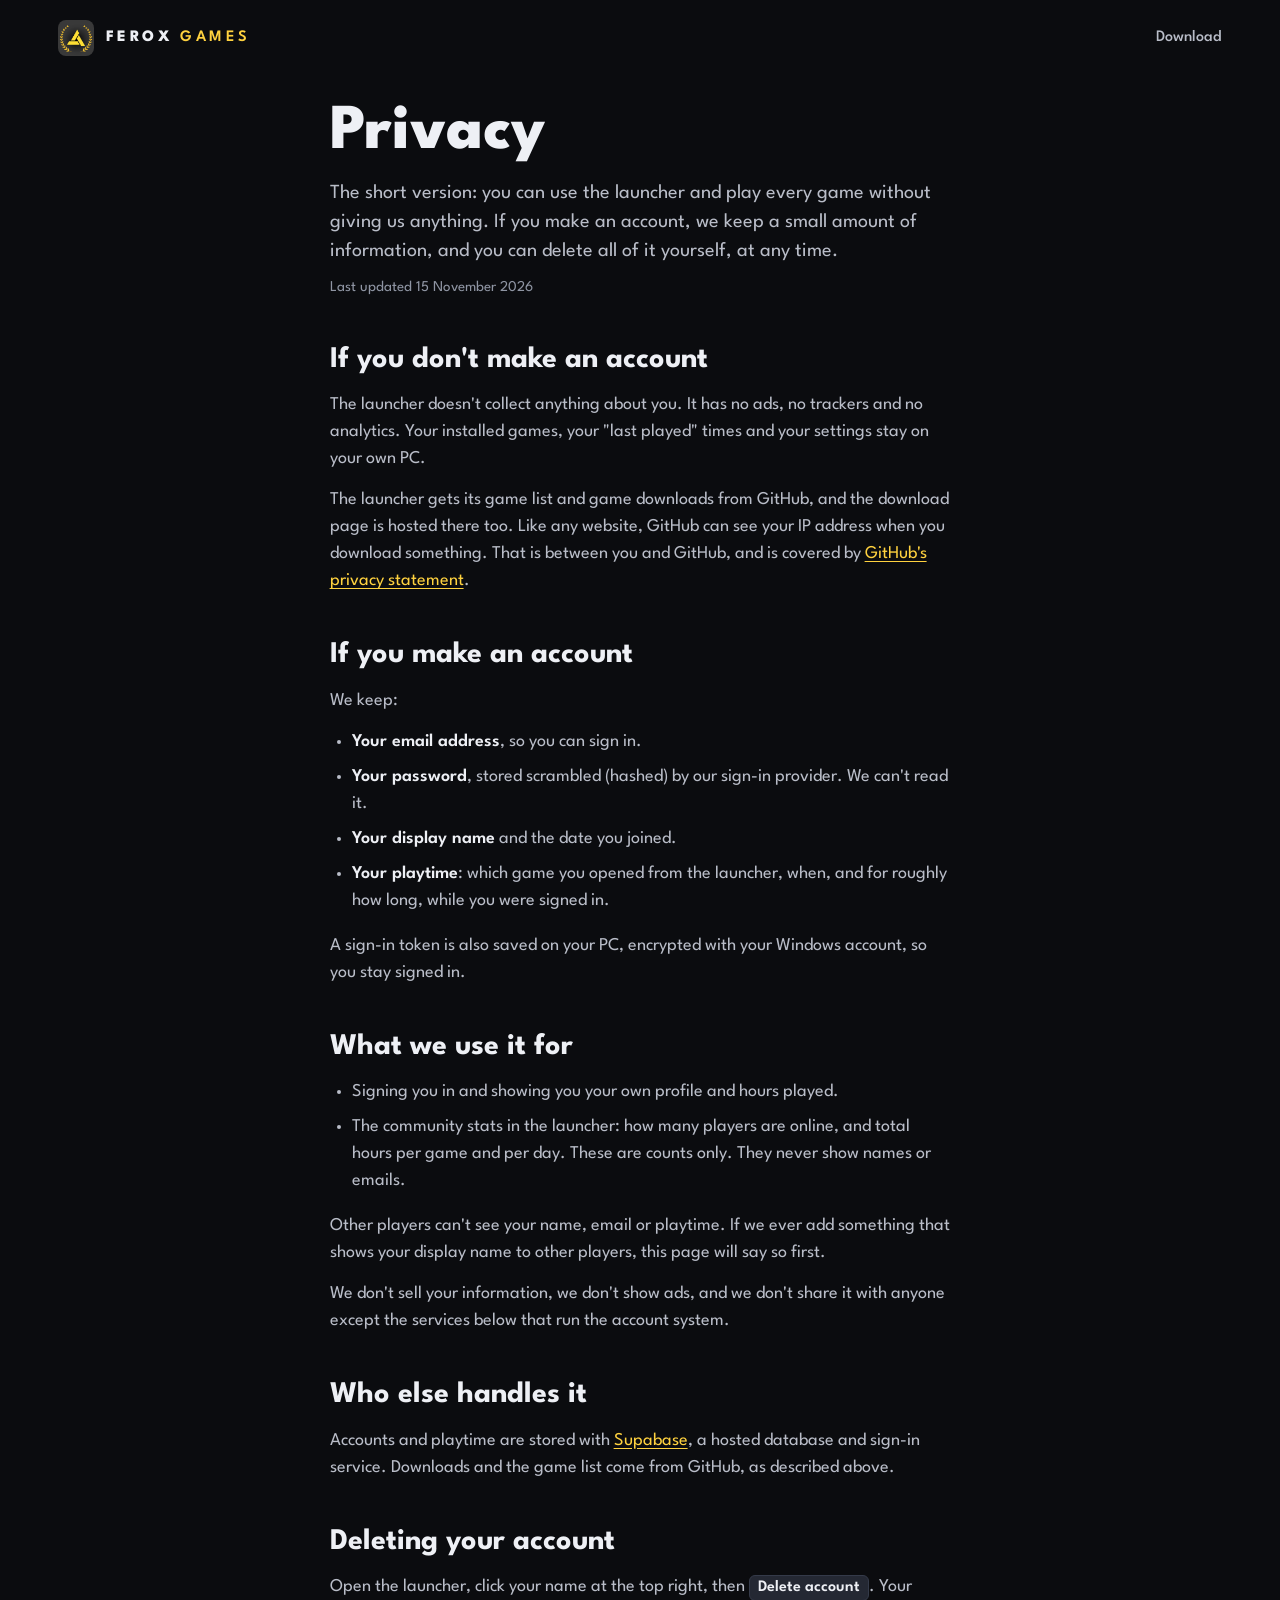
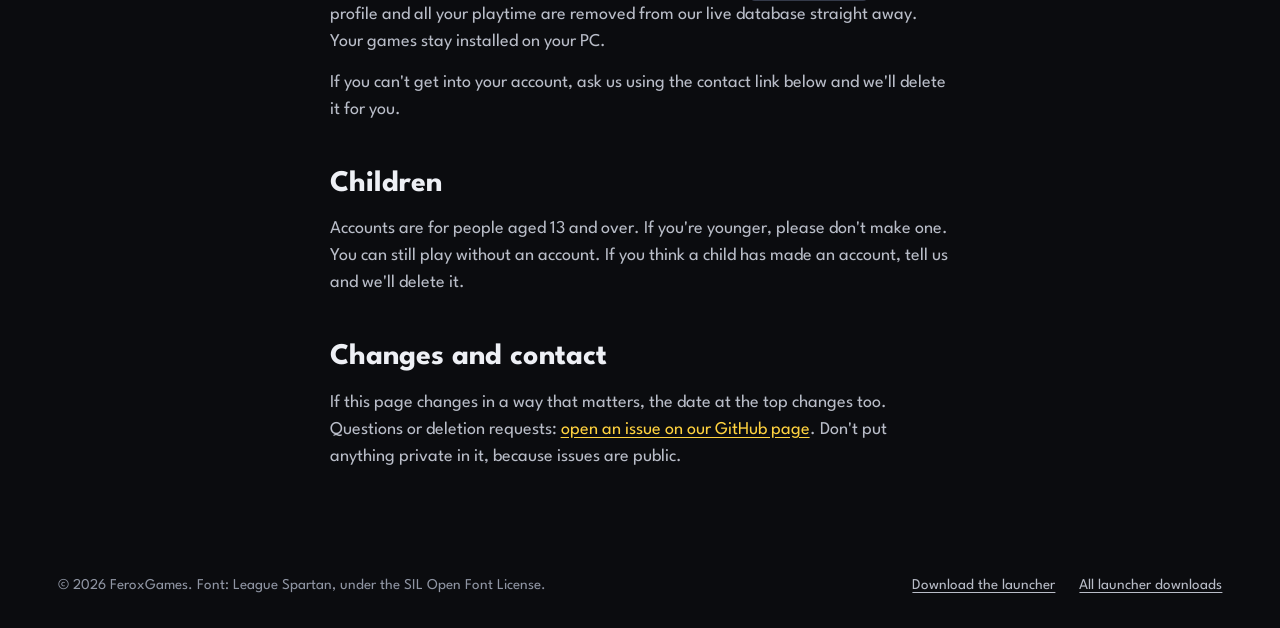
==== privacy.html @ 613c5f8f "Add privacy page and patch notes to the game list" ====
<!doctype html>
<html lang="en">
  <head>
    <meta charset="utf-8" />
    <meta name="viewport" content="width=device-width, initial-scale=1" />
    <meta
      http-equiv="Content-Security-Policy"
      content="default-src 'none'; img-src 'self'; style-src 'self'; font-src 'self'; base-uri 'none'; form-action 'none'"
    />
    <title>Privacy · Ferox Launcher by FeroxGames</title>
    <meta name="description" content="What the Ferox Launcher collects, why, and how to delete your account." />
    <meta name="theme-color" content="#0b0c0f" />
    <link rel="icon" type="image/png" href="site/logo.png" />
    <link rel="preload" href="site/LeagueSpartan.woff2" as="font" type="font/woff2" crossorigin />
    <link rel="stylesheet" href="site/site.css" />
  </head>
  <body>
    <header class="top wrap">
      <a class="brand" href="./">
        <img src="site/logo.png" alt="" width="36" height="36" />
        <span class="brand-name">FEROX<span>GAMES</span></span>
      </a>
      <nav class="top-nav" aria-label="On this page">
        <a href="./">Download</a>
      </nav>
    </header>

    <main class="wrap prose">
      <h1>Privacy</h1>
      <p class="lede">The short version: you can use the launcher and play every game without giving us anything. If you make an account, we keep a small amount of information, and you can delete all of it yourself, at any time.</p>
      <p class="updated">Last updated 15 November 2026</p>

      <h2>If you don't make an account</h2>
      <p>The launcher doesn't collect anything about you. It has no ads, no trackers and no analytics. Your installed games, your "last played" times and your settings stay on your own PC.</p>
      <p>The launcher gets its game list and game downloads from GitHub, and the download page is hosted there too. Like any website, GitHub can see your IP address when you download something. That is between you and GitHub, and is covered by <a href="https://docs.github.com/en/site-policy/privacy-policies/github-general-privacy-statement">GitHub's privacy statement</a>.</p>

      <h2>If you make an account</h2>
      <p>We keep:</p>
      <ul>
        <li><b>Your email address</b>, so you can sign in.</li>
        <li><b>Your password</b>, stored scrambled (hashed) by our sign-in provider. We can't read it.</li>
        <li><b>Your display name</b> and the date you joined.</li>
        <li><b>Your playtime</b>: which game you opened from the launcher, when, and for roughly how long, while you were signed in.</li>
      </ul>
      <p>A sign-in token is also saved on your PC, encrypted with your Windows account, so you stay signed in.</p>

      <h2>What we use it for</h2>
      <ul>
        <li>Signing you in and showing you your own profile and hours played.</li>
        <li>The community stats in the launcher: how many players are online, and total hours per game and per day. These are counts only. They never show names or emails.</li>
      </ul>
      <p>Other players can't see your name, email or playtime. If we ever add something that shows your display name to other players, this page will say so first.</p>
      <p>We don't sell your information, we don't show ads, and we don't share it with anyone except the services below that run the account system.</p>

      <h2>Who else handles it</h2>
      <p>Accounts and playtime are stored with <a href="https://supabase.com/privacy">Supabase</a>, a hosted database and sign-in service. Downloads and the game list come from GitHub, as described above.</p>

      <h2>Deleting your account</h2>
      <p>Open the launcher, click your name at the top right, then <b class="ui">Delete account</b>. Your profile and all your playtime are removed from our live database straight away. Your games stay installed on your PC.</p>
      <p>If you can't get into your account, ask us using the contact link below and we'll delete it for you.</p>

      <h2>Children</h2>
      <p>Accounts are for people aged 13 and over. If you're younger, please don't make one. You can still play without an account. If you think a child has made an account, tell us and we'll delete it.</p>

      <h2>Changes and contact</h2>
      <p>If this page changes in a way that matters, the date at the top changes too. Questions or deletion requests: <a href="https://github.com/FeroxGames/ferox-games/issues">open an issue on our GitHub page</a>. Don't put anything private in it, because issues are public.</p>
    </main>

    <footer class="foot wrap">
      <p>© 2026 FeroxGames. Font: League Spartan, under the SIL Open Font License.</p>
      <nav aria-label="More">
        <a href="./">Download the launcher</a>
        <a href="https://github.com/FeroxGames/ferox-games/releases/tag/launcher">All launcher downloads</a>
      </nav>
    </footer>
  </body>
</html>
---- site/site.css ----
/* League Spartan, bundled under the SIL Open Font License. */
@font-face {
  font-family: 'League Spartan';
  font-style: normal;
  font-weight: 400 800;
  font-display: swap;
  src: url(LeagueSpartan.woff2) format('woff2');
}

/* Same colours as the launcher itself. */
:root {
  --bg: #0b0c0f;
  --panel: #14161b;
  --panel-3: #242833;
  --line: #252934;
  --line-2: #343a49;
  --text: #eef0f5;
  --soft: #b9bdc8;
  --muted: #8f95a3;
  --gold: #ffd23f;
  --gold-2: #e8a91b;
  --gold-ink: #1d1500;
  --ok: #3ddc97;
  --radius: 14px;
  --ease: cubic-bezier(0.2, 0.7, 0.2, 1);
  --gutter: clamp(16px, 4.5vw, 64px);
  font-family: 'League Spartan', 'Segoe UI', system-ui, sans-serif;
  color-scheme: dark;
}

* {
  box-sizing: border-box;
}

[hidden] {
  display: none !important;
}

html {
  scroll-behavior: smooth;
  -webkit-text-size-adjust: 100%;
}

body {
  margin: 0;
  background: var(--bg);
  color: var(--text);
  font-size: 18px;
  line-height: 1.5;
}

img {
  display: block;
  max-width: 100%;
  height: auto;
}

a {
  color: var(--gold);
  text-underline-offset: 3px;
}

a:focus-visible,
summary:focus-visible {
  outline: 2px solid var(--gold);
  outline-offset: 3px;
  border-radius: 4px;
}

h1,
h2,
h3,
p {
  margin: 0;
}

.wrap {
  width: min(100%, 1360px);
  margin-inline: auto;
  padding-inline: var(--gutter);
}

/* ---------- Header ---------- */

.top {
  display: flex;
  align-items: center;
  justify-content: space-between;
  gap: 24px;
  padding-block: 20px;
}

.brand {
  display: flex;
  align-items: center;
  gap: 12px;
  text-decoration: none;
}

.brand img {
  width: 36px;
  height: 36px;
  border-radius: 8px;
}

.brand-name {
  font-weight: 800;
  font-size: 16px;
  letter-spacing: 0.22em;
  color: var(--text);
  white-space: nowrap;
}

.brand-name span {
  margin-left: 7px;
  font-weight: 600;
  color: var(--gold);
}

.top-nav {
  display: flex;
  gap: 28px;
}

.top-nav a {
  color: var(--soft);
  font-size: 16px;
  font-weight: 500;
  text-decoration: none;
  white-space: nowrap;
}

.top-nav a:hover {
  color: var(--text);
}

/* ---------- Hero ---------- */

.hero {
  display: grid;
  gap: 36px;
  padding-block: 28px 16px;
}

h1 {
  font-size: clamp(40px, 10.5vw, 56px);
  font-weight: 800;
  line-height: 1.02;
  text-wrap: balance;
}

.lede {
  margin-top: 18px;
  max-width: 34em;
  color: var(--soft);
  font-size: 20px;
  line-height: 1.45;
}

.download {
  display: inline-flex;
  align-items: center;
  justify-content: center;
  gap: 12px;
  min-height: 60px;
  padding: 3px 32px 0;
  border-radius: 12px;
  background: linear-gradient(180deg, var(--gold), var(--gold-2));
  color: var(--gold-ink);
  font-size: 18px;
  font-weight: 800;
  letter-spacing: 0.08em;
  text-transform: uppercase;
  text-decoration: none;
  box-shadow: 0 10px 28px rgba(255, 210, 63, 0.22);
  transition: transform 0.15s var(--ease), box-shadow 0.15s;
}

.download:hover {
  transform: translateY(-2px);
  box-shadow: 0 14px 34px rgba(255, 210, 63, 0.32);
}

.download:active {
  transform: translateY(0);
}

.download:focus-visible {
  outline-offset: 4px;
  border-radius: 12px;
}

.download svg {
  flex: none;
  width: 22px;
  height: 22px;
  margin-top: -3px;
  fill: none;
  stroke: currentColor;
  stroke-width: 2.4;
  stroke-linecap: round;
  stroke-linejoin: round;
}

.hero .download {
  margin-top: 28px;
  width: 100%;
}

.spec {
  margin-top: 14px;
  color: var(--soft);
  font-size: 16px;
}

.not-windows {
  margin-top: 16px;
  padding: 12px 16px 10px;
  border-left: 3px solid var(--gold);
  border-radius: 0 8px 8px 0;
  background: var(--panel);
  font-size: 16px;
}

.hint {
  margin-top: 8px;
  color: var(--muted);
  font-size: 16px;
}

.hero-shot {
  margin: 0;
}

.hero-shot img,
.shots img {
  width: 100%;
  border: 1px solid var(--line-2);
  border-radius: var(--radius);
}

.hero-shot img {
  box-shadow: 0 24px 70px rgba(0, 0, 0, 0.6);
}

/* ---------- Sections ---------- */

.section {
  margin-top: 64px;
  scroll-margin-top: 16px;
}

.section-head {
  display: flex;
  flex-wrap: wrap;
  align-items: baseline;
  justify-content: space-between;
  gap: 4px 24px;
  margin-bottom: 24px;
}

h2 {
  font-size: clamp(28px, 7vw, 36px);
  font-weight: 700;
  line-height: 1.15;
}

.section-meta {
  color: var(--muted);
  font-size: 16px;
}

/* ---------- Games ---------- */

.game-grid {
  display: grid;
  grid-template-columns: repeat(2, minmax(0, 1fr));
  gap: 28px 16px;
  margin: 0;
  padding: 0;
  list-style: none;
}

.cover {
  aspect-ratio: 3 / 4;
  width: 100%;
  object-fit: cover;
  border: 1px solid var(--line);
  border-radius: var(--radius);
  background: var(--panel);
}

.cover-blank {
  display: grid;
  place-items: center;
  padding: 16px;
  color: #fff;
  font-size: 22px;
  font-weight: 800;
  line-height: 1.1;
  text-align: center;
  overflow-wrap: anywhere;
}

.game h3 {
  margin-top: 14px;
  font-size: 20px;
  font-weight: 700;
  line-height: 1.2;
}

.tagline {
  margin-top: 6px;
  color: var(--soft);
  font-size: 16px;
  line-height: 1.35;
}

.game-meta {
  margin-top: 8px;
  color: var(--muted);
  font-size: 15px;
  line-height: 1.35;
}

.game-meta strong {
  color: var(--text);
  font-weight: 600;
}

.game-meta strong.free {
  color: var(--ok);
}

.load-note {
  color: var(--soft);
}

/* ---------- Screenshots ---------- */

.shots {
  display: grid;
  gap: 32px;
}

.shots figure {
  margin: 0;
}

.shots figcaption {
  margin-top: 12px;
  color: var(--soft);
  font-size: 17px;
  line-height: 1.4;
}

/* ---------- Install ---------- */

.steps {
  display: grid;
  gap: 28px;
  margin: 0 0 32px;
  padding: 0;
  list-style: none;
  counter-reset: step;
}

.steps li {
  counter-increment: step;
}

.steps li::before {
  content: counter(step);
  display: block;
  margin-bottom: 6px;
  color: var(--gold);
  font-size: 44px;
  font-weight: 800;
  line-height: 1;
}

.steps h3 {
  font-size: 21px;
  font-weight: 700;
  line-height: 1.25;
}

.steps p {
  margin-top: 8px;
  color: var(--soft);
}

.ui {
  display: inline-block;
  padding: 1px 8px 0;
  border: 1px solid var(--line-2);
  border-radius: 6px;
  background: var(--panel-3);
  color: var(--text);
  font-size: 16px;
  font-weight: 600;
  line-height: 1.4;
  white-space: nowrap;
}

#install .download {
  width: 100%;
}

.why {
  margin-top: 36px;
  padding: 24px 20px;
  border: 1px solid var(--line);
  border-radius: var(--radius);
  background: var(--panel);
}

.why h3 {
  font-size: 21px;
  font-weight: 700;
}

.why p {
  margin-top: 8px;
  max-width: 44em;
  color: var(--soft);
}

details {
  margin-top: 18px;
}

summary {
  color: var(--gold);
  font-weight: 600;
  cursor: pointer;
}

code {
  display: block;
  margin-top: 8px;
  padding: 10px 12px;
  border-radius: 8px;
  background: var(--bg);
  color: var(--text);
  font-family: ui-monospace, Consolas, 'Cascadia Mono', monospace;
  font-size: 14px;
  line-height: 1.5;
  overflow-wrap: anywhere;
}

details p {
  margin-top: 14px;
}

/* ---------- Text pages (privacy) ---------- */

.prose {
  max-width: 46rem;
  padding-block: 24px 8px;
}

.prose h2 {
  margin-top: 44px;
  font-size: clamp(24px, 6vw, 30px);
}

.prose p,
.prose ul {
  margin-top: 14px;
  color: var(--soft);
}

.prose ul {
  padding-left: 1.25em;
}

.prose li {
  margin-top: 8px;
}

.prose b {
  color: var(--text);
  font-weight: 600;
}

.prose .ui {
  font-weight: 600;
}

.prose .updated {
  margin-top: 10px;
  color: var(--muted);
  font-size: 15px;
}

/* ---------- Footer ---------- */

.foot {
  display: flex;
  flex-wrap: wrap;
  justify-content: space-between;
  gap: 8px 32px;
  margin-top: 72px;
  padding-block: 24px 32px;
  color: var(--muted);
  font-size: 15px;
}

.foot nav {
  display: flex;
  flex-wrap: wrap;
  gap: 8px 24px;
}

.foot a {
  color: var(--soft);
}

/* ---------- Bigger screens ---------- */

@media (min-width: 560px) {
  .hero .download,
  #install .download {
    width: auto;
  }

  .why {
    padding: 28px 32px;
  }

  code {
    font-size: 15px;
  }
}

@media (min-width: 760px) {
  .game-grid {
    grid-template-columns: repeat(4, minmax(0, 1fr));
    gap: 32px 24px;
  }

  .shots,
  .steps {
    gap: 36px;
  }

  .shots {
    grid-template-columns: repeat(2, minmax(0, 1fr));
  }

  .steps {
    grid-template-columns: repeat(3, minmax(0, 1fr));
  }

  .section {
    margin-top: 88px;
  }
}

@media (min-width: 1000px) {
  .hero {
    grid-template-columns: minmax(0, 5fr) minmax(0, 7fr);
    gap: clamp(40px, 5vw, 72px);
    align-items: center;
    padding-block: 40px 24px;
  }

  h1 {
    font-size: clamp(50px, 5vw, 68px);
  }
}

@media (max-width: 479px) {
  .top-nav {
    display: none;
  }
}

@media (prefers-reduced-motion: reduce) {
  html {
    scroll-behavior: auto;
  }

  .download {
    transition: none;
  }

  .download:hover {
    transform: none;
  }
}
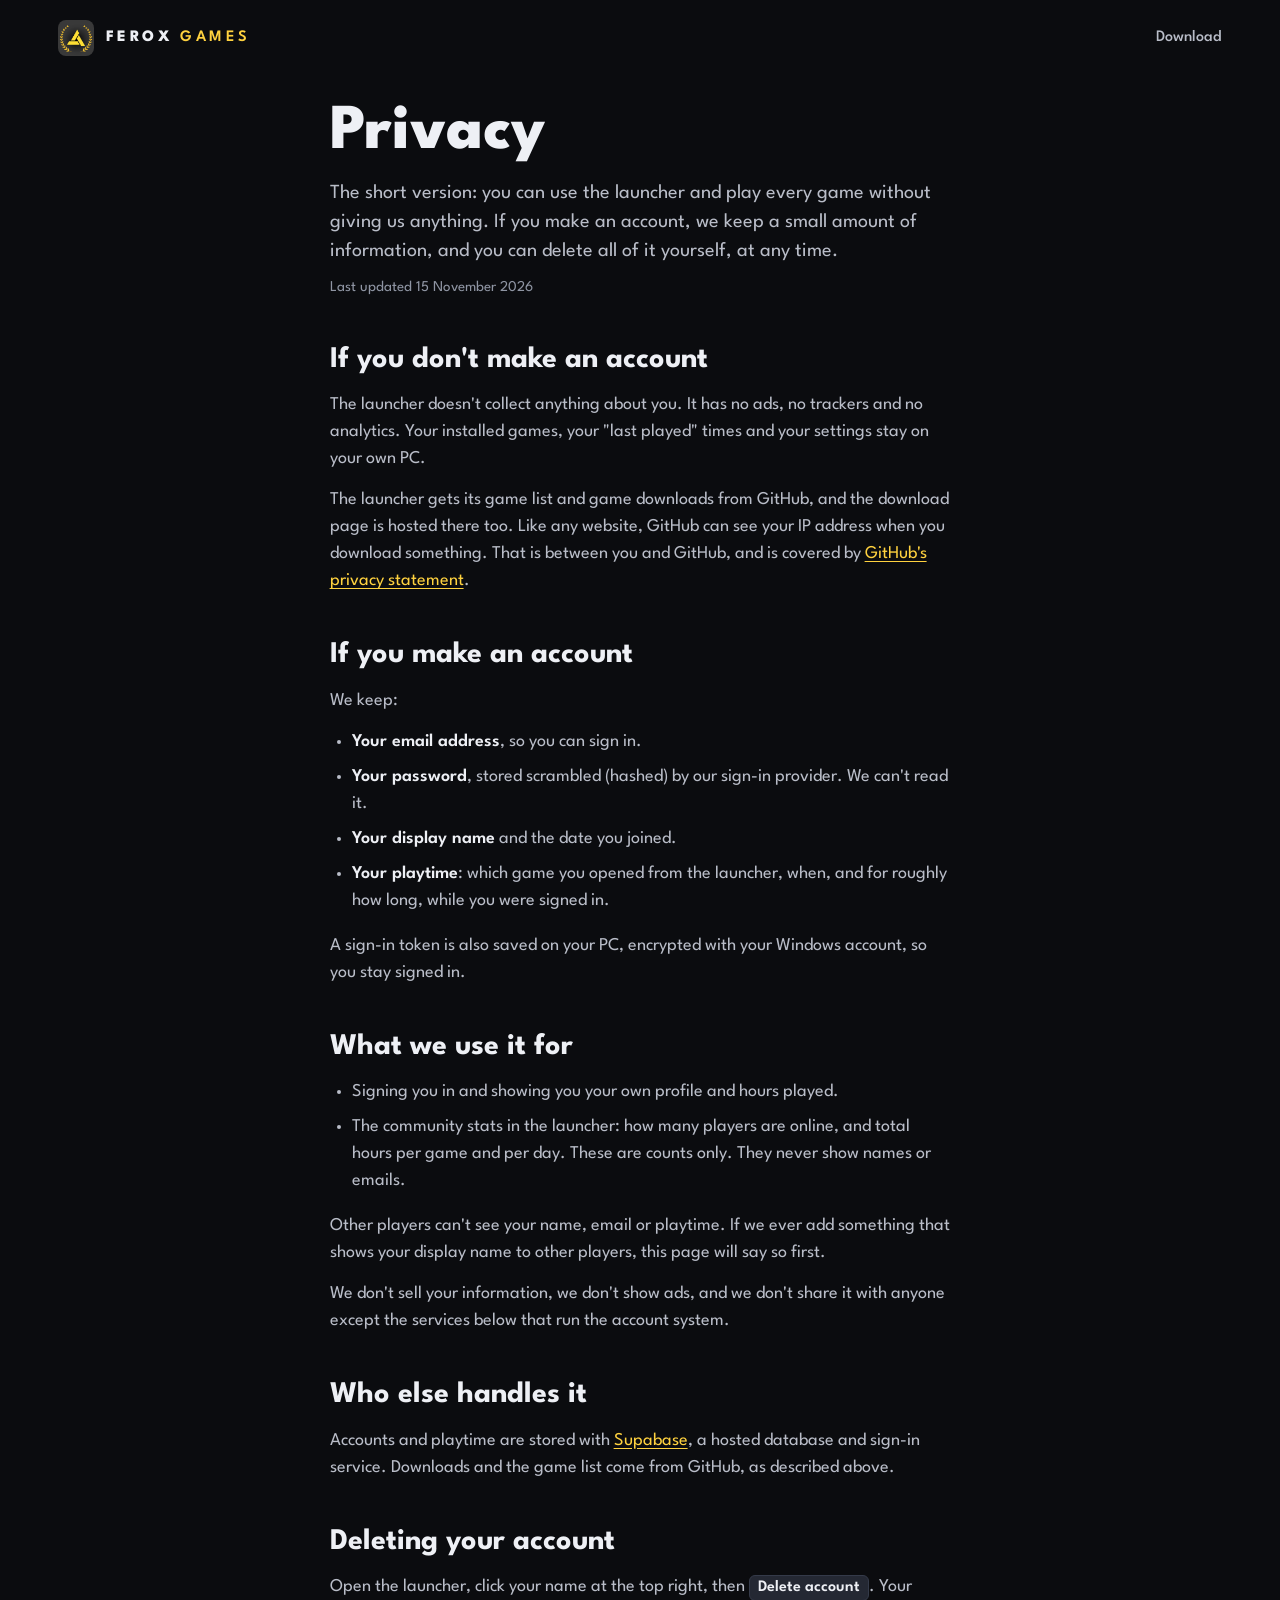
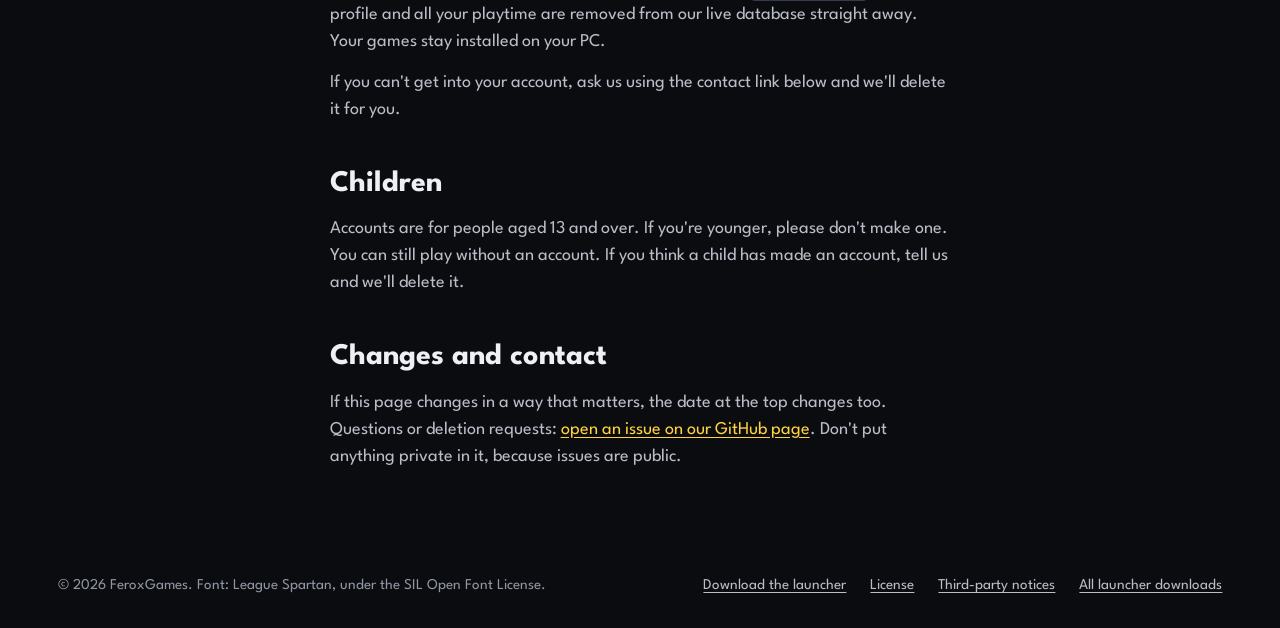
==== commit 24e2451c: "License covers the launcher; add third-party notices" ====
--- a/privacy.html
+++ b/privacy.html
@@ -70,6 +70,8 @@
       <p>© 2026 FeroxGames. Font: League Spartan, under the SIL Open Font License.</p>
       <nav aria-label="More">
         <a href="./">Download the launcher</a>
+        <a href="LICENSE.txt">License</a>
+        <a href="THIRD-PARTY-NOTICES.txt">Third-party notices</a>
         <a href="https://github.com/FeroxGames/ferox-games/releases/tag/launcher">All launcher downloads</a>
       </nav>
     </footer>
